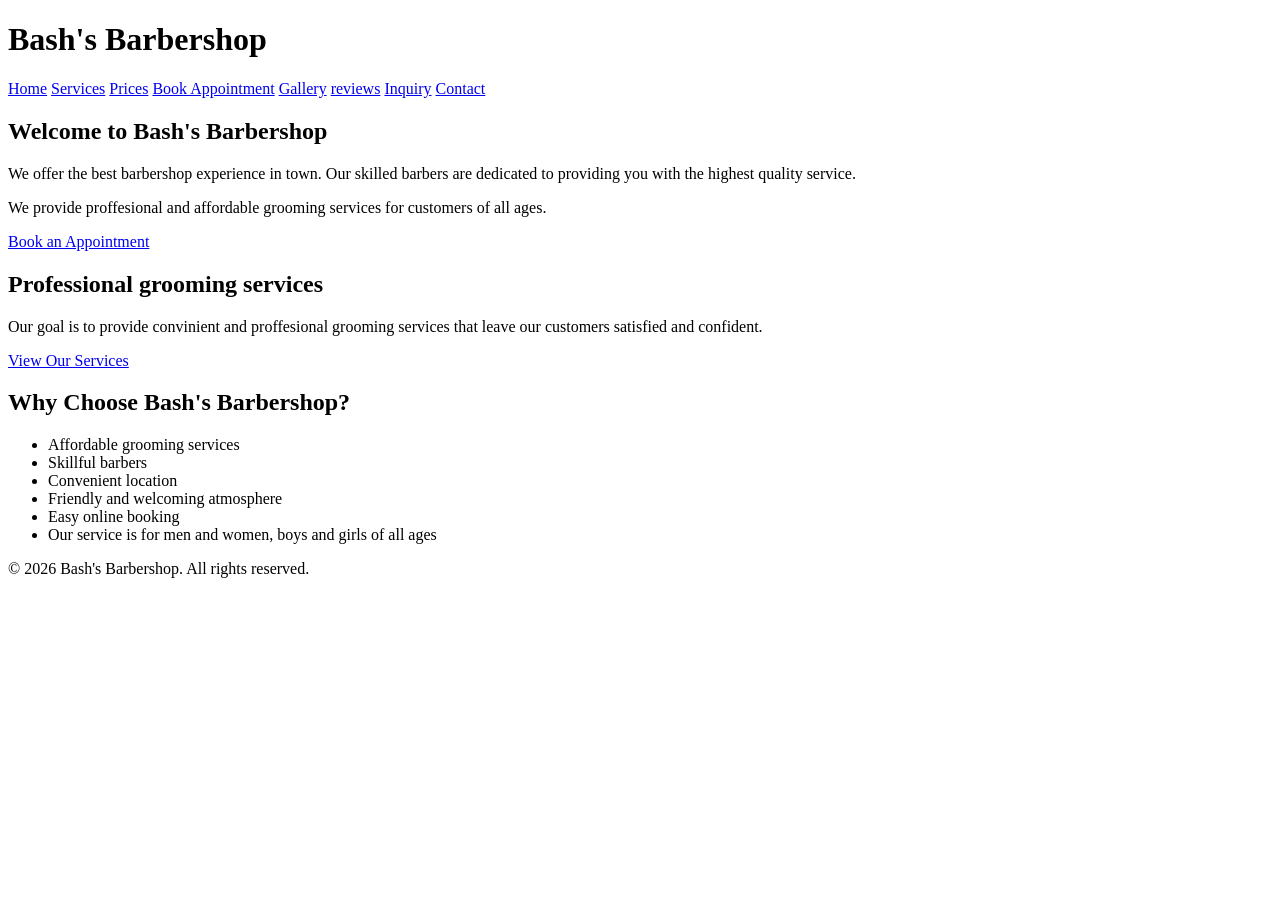
==== index.html @ 69f7e658 "fixed file paths" ====
<!DOCTYPE html>
<html lang="en">
<head>
    <meta charset="UTF-8">
    <meta name="viewport" content="width=device-width, initial-scale=1.0">
    <title>Bash's Barbershop</title>

    <!--Link to CSS file-->
    <link rel="stylesheet" href="../Styles/style.css">
</head>
<body>
    <header>
        <h1>Bash's Barbershop</h1>
        <nav>
           <a href="./index.html">Home</a>
           <a href="./Pages/services.html">Services</a>
           <a href="./Pages/price.html">Prices</a>
           <a href="./Pages/appointment.html"> Book Appointment</a>
           <a href="./Pages/Gallery.html">Gallery</a>
           <a href="./Pages/reviews.html">reviews</a>
           <a href="./Pages/inquiry.html">Inquiry</a>
           <a href="./Pages/contact.html">Contact</a>

        </nav>
    </header>
    <main>
        <section>
            <h2>Welcome to Bash's Barbershop</h2>

            <p>We offer the best barbershop experience in town. 
                Our skilled barbers are dedicated to providing you 
                with the highest quality service.</p>

                <p> We provide proffesional and affordable grooming services
                    for customers of all ages.</p>

                    <a
                    href="./Pages/appointment.html">Book an Appointment</a>
                    </section>
                     <section>
                        <h2> Professional grooming services</h2>

                        <p>Our goal is to provide convinient and proffesional grooming
                            services that leave our customers satisfied and confident.
                        </p>

                        <a href="./Pages/services.html">View Our Services</a>
                     </section>

                     <section>
                        <h2>Why Choose Bash's Barbershop?</h2>

                        <ul>
                            <li>Affordable grooming services</li>
                            <li>Skillful barbers</li>
                            <li>Convenient location</li>
                            <li>Friendly and welcoming atmosphere</li>
                             <li>Easy online booking</li>
                              <li>Our service is for men and women, boys and girls of all ages</li>
                        </ul>
                     </section>
        </section>
    </main>
    <footer>
        <p>&copy; 2026 Bash's Barbershop. All rights reserved.</p>
    </footer>
</body>
</html>
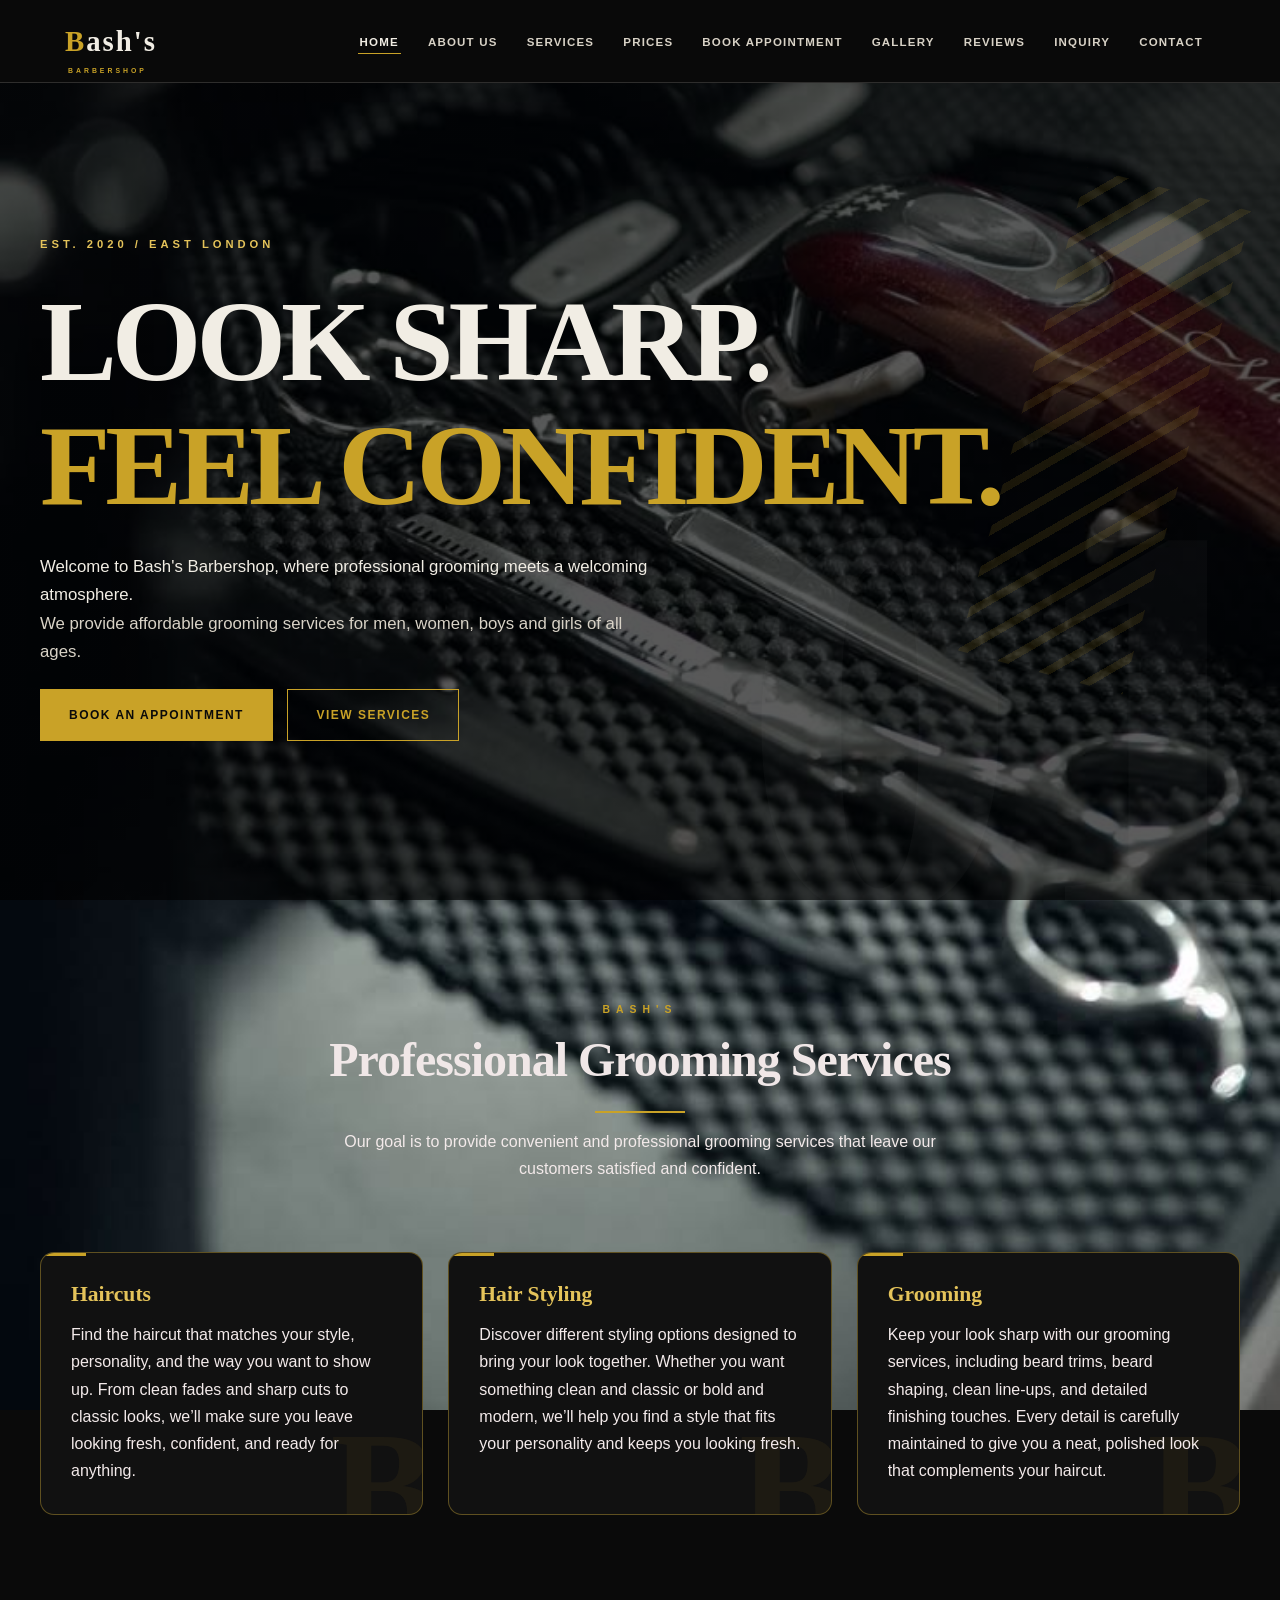
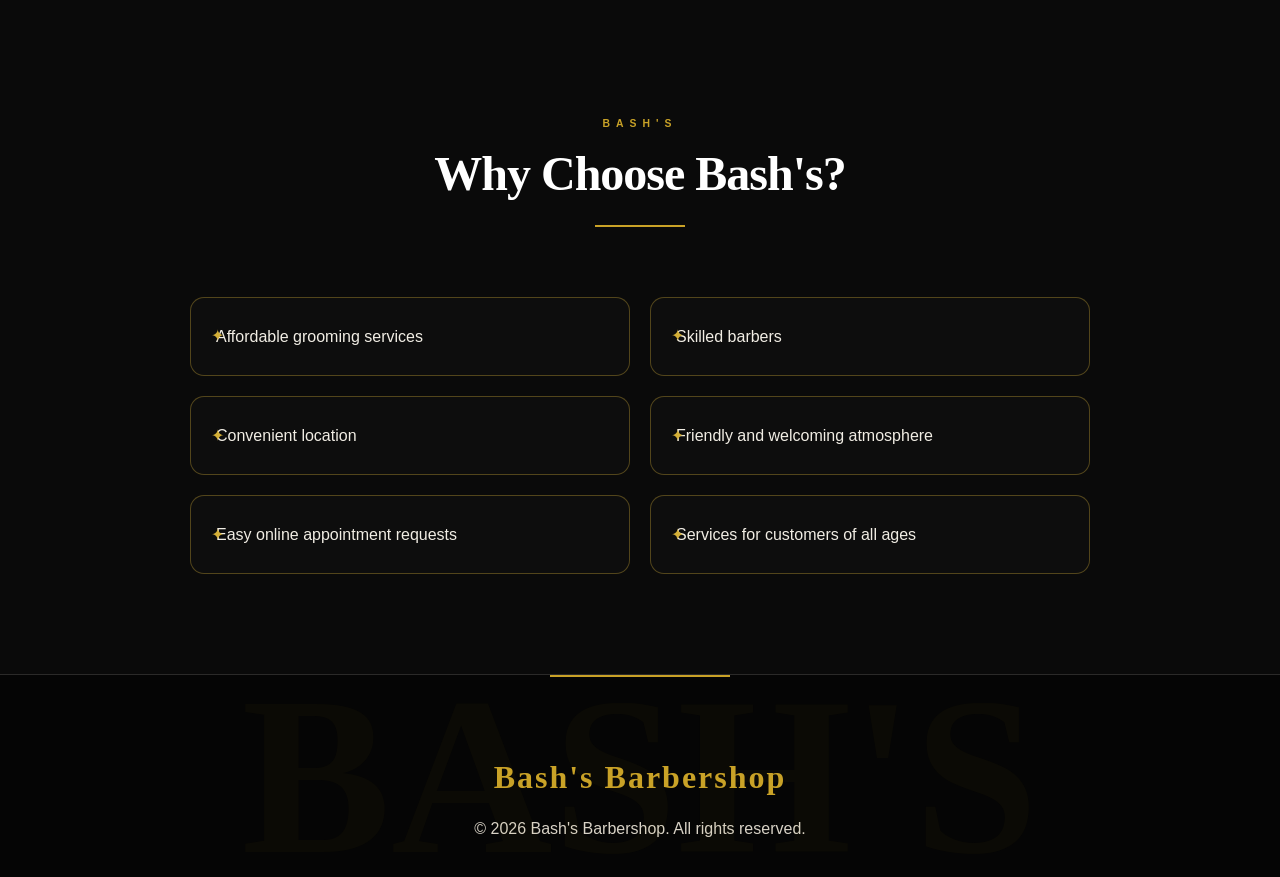
==== commit 287078a0: "Updated Bash's Barbershop website with complete styling, responsive layouts, page content, gallery, " ====
--- a/index.html
+++ b/index.html
@@ -1,68 +1,165 @@
+
 <!DOCTYPE html>
 <html lang="en">
+
 <head>
     <meta charset="UTF-8">
     <meta name="viewport" content="width=device-width, initial-scale=1.0">
-    <title>Bash's Barbershop</title>
 
-    <!--Link to CSS file-->
-    <link rel="stylesheet" href="../Styles/style.css">
+    <title>Home | Bash's Barbershop</title>
+
+    <!-- External CSS stylesheet -->
+    <link rel="stylesheet" href="css/style.css">
 </head>
+
 <body>
-    <header>
-        <h1>Bash's Barbershop</h1>
-        <nav>
-           <a href="./index.html">Home</a>
-           <a href="./Pages/services.html">Services</a>
-           <a href="./Pages/price.html">Prices</a>
-           <a href="./Pages/appointment.html"> Book Appointment</a>
-           <a href="./Pages/Gallery.html">Gallery</a>
-           <a href="./Pages/reviews.html">reviews</a>
-           <a href="./Pages/inquiry.html">Inquiry</a>
-           <a href="./Pages/contact.html">Contact</a>
+    
+
+    <header class="site-header">
+
+        <nav class="navbar">
+
+            <a href="index.html" class="logo">Bash's</a>
+
+            <ul class="nav-links">
+                <li><a href="index.html" class="active">Home</a></li>
+                <li><a href="Pages/about.html">About Us</a></li>
+                <li><a href="Pages/services.html">Services</a></li>
+                <li><a href="Pages/price.html">Prices</a></li>
+                <li><a href="Pages/appointment.html">Book Appointment</a></li>
+                <li><a href="Pages/gallery.html">Gallery</a></li>
+                <li><a href="Pages/reviews.html">Reviews</a></li>
+                <li><a href="Pages/inquiry.html">Inquiry</a></li>
+                <li><a href="Pages/contact.html">Contact</a></li>
+            </ul>
 
         </nav>
+
     </header>
+
+
     <main>
-        <section>
-            <h2>Welcome to Bash's Barbershop</h2>
 
-            <p>We offer the best barbershop experience in town. 
-                Our skilled barbers are dedicated to providing you 
-                with the highest quality service.</p>
+        <section class="hero">
 
-                <p> We provide proffesional and affordable grooming services
-                    for customers of all ages.</p>
+            <div class="hero-content">
 
-                    <a
-                    href="./Pages/appointment.html">Book an Appointment</a>
-                    </section>
-                     <section>
-                        <h2> Professional grooming services</h2>
+                <h1>
+                    Look Sharp.<br>
+                    <span>Feel Confident.</span>
+                </h1>
 
-                        <p>Our goal is to provide convinient and proffesional grooming
-                            services that leave our customers satisfied and confident.
+                <p>
+                    Welcome to Bash's Barbershop, where professional
+                    grooming meets a welcoming atmosphere.
+                </p>
+
+                <p>
+                    We provide affordable grooming services for
+                    men, women, boys and girls of all ages.
+                </p>
+
+                <a href="Pages/appointment.html" class="btn">
+                    Book an Appointment
+                </a>
+
+                <a href="Pages/services.html" class="btn btn-outline">
+                    View Services
+                </a>
+
+            </div>
+
+        </section>
+
+
+        <section class="section-light">
+
+            <div class="container">
+
+                <div class="section-heading">
+                    <h2>Professional Grooming Services</h2>
+
+                    <p>
+                        Our goal is to provide convenient and
+                        professional grooming services that leave
+                        our customers satisfied and confident.
+                    </p>
+                </div>
+
+                <div class="card-grid">
+
+                    <article class="card">
+                        <h3>Haircuts</h3>
+                        <p>
+                            Find the haircut that matches your style, personality,
+                             and the way you want to show up. From clean fades and sharp cuts to classic looks,
+                              we’ll make sure you leave looking fresh, confident, and ready for anything.
+
                         </p>
+                    </article>
 
-                        <a href="./Pages/services.html">View Our Services</a>
-                     </section>
+                    <article class="card">
+                        <h3>Hair Styling</h3>
+                        <p>
+                            Discover different styling options designed to bring your look together.
+                             Whether you want something clean and classic or bold and modern, 
+                             we’ll help you find a style that fits your personality and keeps you looking fresh.
 
-                     <section>
-                        <h2>Why Choose Bash's Barbershop?</h2>
+                        </p>
+                    </article>
 
-                        <ul>
-                            <li>Affordable grooming services</li>
-                            <li>Skillful barbers</li>
-                            <li>Convenient location</li>
-                            <li>Friendly and welcoming atmosphere</li>
-                             <li>Easy online booking</li>
-                              <li>Our service is for men and women, boys and girls of all ages</li>
-                        </ul>
-                     </section>
+                    <article class="card">
+                        <h3>Grooming</h3>
+                        <p>
+                            Keep your look sharp with our grooming services,
+                             including beard trims, beard shaping, clean line-ups, and detailed finishing touches. 
+                             Every detail is carefully maintained to give you a neat, polished look that complements your haircut.
+
+                        </p>
+                    </article>
+
+                </div>
+
+            </div>
+
         </section>
+
+
+        <section class="section-dark">
+
+            <div class="container">
+
+                <div class="section-heading">
+                    <h2>Why Choose Bash's?</h2>
+                </div>
+
+                <ul class="feature-list">
+
+                    <li>Affordable grooming services</li>
+                    <li>Skilled barbers</li>
+                    <li>Convenient location</li>
+                    <li>Friendly and welcoming atmosphere</li>
+                    <li>Easy online appointment requests</li>
+                    <li>Services for customers of all ages</li>
+
+                </ul>
+
+            </div>
+
+        </section>
+
     </main>
+
+
     <footer>
-        <p>&copy; 2026 Bash's Barbershop. All rights reserved.</p>
+
+        <div class="footer-logo">Bash's Barbershop</div>
+
+        <p>
+            &copy; 2026 Bash's Barbershop. All rights reserved.
+        </p>
+
     </footer>
+
 </body>
-</html>
+</html>
--- a/css/style.css
+++ b/css/style.css
@@ -0,0 +1,3241 @@
+/* ============================================================
+   BASH'S BARBERSHOP
+   CREATIVE EDITORIAL STYLESHEET
+   ============================================================ */
+
+
+/* ============================================================
+   01 — DESIGN SYSTEM
+   ============================================================ */
+
+:root {
+    --ink: #0a0a0a;
+    --ink-soft: #121212;
+    --ink-card: #191919;
+
+    --paper: #f1ede4;
+    --paper-soft: #d8d2c6;
+
+    --gold: #c9a227;
+    --gold-bright: #e4c35a;
+
+    --line: rgba(241, 237, 228, 0.16);
+    --line-gold: rgba(201, 162, 39, 0.45);
+
+    --max-width: 1200px;
+
+    --ease: cubic-bezier(0.22, 1, 0.36, 1);
+}
+
+
+/* ============================================================
+   02 — RESET
+   ============================================================ */
+
+* {
+    margin: 0;
+    padding: 0;
+    box-sizing: border-box;
+}
+
+html {
+    scroll-behavior: smooth;
+}
+
+body {
+    background: var(--ink);
+    color: var(--paper);
+    font-family: Arial, Helvetica, sans-serif;
+    line-height: 1.7;
+    overflow-x: hidden;
+}
+
+img {
+    display: block;
+    width: 100%;
+    max-width: 100%;
+}
+
+a {
+    color: inherit;
+    text-decoration: none;
+}
+
+ul {
+    list-style: none;
+}
+
+button,
+input,
+textarea,
+select {
+    font: inherit;
+}
+
+
+/* ============================================================
+   03 — TYPOGRAPHY
+   ============================================================ */
+
+h1,
+h2,
+h3 {
+    font-family: Georgia, "Times New Roman", serif;
+    line-height: 1.08;
+}
+
+h1 {
+    font-size: clamp(3.5rem, 9vw, 8.5rem);
+    font-weight: 700;
+    letter-spacing: -5px;
+    text-transform: uppercase;
+}
+
+h2 {
+    font-size: clamp(2.4rem, 5vw, 4.8rem);
+    letter-spacing: -2px;
+}
+
+h3 {
+    font-size: 1.35rem;
+}
+
+p {
+    color: var(--paper-soft);
+}
+
+
+/* ============================================================
+   04 — CUSTOM SCROLLBAR
+   ============================================================ */
+
+::-webkit-scrollbar {
+    width: 9px;
+}
+
+::-webkit-scrollbar-track {
+    background: var(--ink);
+}
+
+::-webkit-scrollbar-thumb {
+    background: var(--gold);
+}
+
+::-webkit-scrollbar-thumb:hover {
+    background: var(--gold-bright);
+}
+
+
+/* ============================================================
+   05 — HEADER
+   ============================================================ */
+
+.site-header {
+    position: sticky;
+    top: 0;
+    z-index: 1000;
+
+    background: rgba(10, 10, 10, 0.88);
+
+    backdrop-filter: blur(18px);
+
+    border-bottom: 1px solid var(--line);
+
+    transition: 0.3s ease;
+}
+
+.navbar {
+    max-width: var(--max-width);
+    min-height: 82px;
+
+    margin: auto;
+    padding: 14px 25px;
+
+    display: flex;
+    align-items: center;
+    justify-content: space-between;
+
+    gap: 30px;
+}
+
+
+/* ============================================================
+   06 — LOGO
+   ============================================================ */
+
+.logo {
+    position: relative;
+
+    color: var(--paper);
+
+    font-family: Georgia, "Times New Roman", serif;
+    font-size: 1.8rem;
+    font-weight: bold;
+
+    letter-spacing: 2px;
+
+    white-space: nowrap;
+}
+
+.logo::first-letter {
+    color: var(--gold);
+}
+
+.logo::after {
+    content: "BARBERSHOP";
+
+    position: absolute;
+
+    left: 3px;
+    bottom: -11px;
+
+    color: var(--gold);
+
+    font-family: Arial, Helvetica, sans-serif;
+    font-size: 0.43rem;
+    letter-spacing: 3px;
+}
+
+
+/* ============================================================
+   07 — NAVIGATION
+   ============================================================ */
+
+.nav-links {
+    display: flex;
+    align-items: center;
+    justify-content: flex-end;
+
+    flex-wrap: wrap;
+    gap: 5px;
+}
+
+.nav-links a {
+    position: relative;
+
+    padding: 10px 12px;
+
+    color: var(--paper-soft);
+
+    font-size: 0.72rem;
+    font-weight: bold;
+
+    letter-spacing: 1.2px;
+    text-transform: uppercase;
+
+    transition: 0.3s var(--ease);
+}
+
+.nav-links a::before {
+    content: "";
+
+    position: absolute;
+
+    left: 10px;
+    right: 10px;
+    bottom: 4px;
+
+    height: 1px;
+
+    background: var(--gold);
+
+    transform: scaleX(0);
+    transform-origin: right;
+
+    transition: transform 0.35s var(--ease);
+}
+
+.nav-links a:hover {
+    color: var(--gold-bright);
+}
+
+.nav-links a:hover::before,
+.nav-links a.active::before {
+    transform: scaleX(1);
+    transform-origin: left;
+}
+
+.nav-links a.active {
+    color: var(--paper);
+}
+
+
+/* ============================================================
+   08 — GENERAL SECTION
+   ============================================================ */
+
+section {
+    position: relative;
+    padding: 120px 25px;
+
+    overflow: hidden;
+}
+
+.container {
+    width: 100%;
+    max-width: var(--max-width);
+
+    margin: auto;
+}
+
+.section-dark {
+    background: var(--ink);
+}
+
+.section-light {
+    background: var(--ink-soft);
+}
+
+
+/* ============================================================
+   09 — SECTION HEADING
+   ============================================================ */
+
+.section-heading {
+    position: relative;
+
+    max-width: 850px;
+
+    margin: 0 auto 70px;
+
+    text-align: center;
+}
+
+.section-heading::before {
+    content: "BASH'S";
+
+    display: block;
+
+    margin-bottom: 15px;
+
+    color: var(--gold);
+
+    font-size: 0.65rem;
+    font-weight: bold;
+
+    letter-spacing: 6px;
+}
+
+.section-heading h2 {
+    position: relative;
+}
+
+.section-heading h2::after {
+    content: "";
+
+    display: block;
+
+    width: 90px;
+    height: 2px;
+
+    margin: 25px auto 0;
+
+    background: var(--gold);
+}
+
+.section-heading p {
+    max-width: 650px;
+
+    margin: 20px auto 0;
+}
+
+
+/* ============================================================
+   10 — HERO
+   ============================================================ */
+
+.hero {
+    position: relative;
+
+    min-height: calc(100vh - 82px);
+
+    display: flex;
+    align-items: center;
+
+    background:
+        radial-gradient(
+            circle at 80% 30%,
+            rgba(201, 162, 39, 0.16),
+            transparent 25%
+        ),
+        radial-gradient(
+            circle at 15% 80%,
+            rgba(201, 162, 39, 0.07),
+            transparent 25%
+        ),
+        var(--ink);
+
+    isolation: isolate;
+}
+
+
+/* Huge decorative number */
+
+.hero::before {
+    content: "01";
+
+    position: absolute;
+
+    right: -20px;
+    bottom: -100px;
+
+    color: rgba(241, 237, 228, 0.025);
+
+    font-family: Georgia, "Times New Roman", serif;
+    font-size: 35rem;
+    font-weight: bold;
+
+    line-height: 1;
+
+    pointer-events: none;
+}
+
+
+/* Diagonal barber-pole-inspired decoration */
+
+.hero::after {
+    content: "";
+
+    position: absolute;
+
+    right: 7%;
+    top: 12%;
+
+    width: 170px;
+    height: 500px;
+
+    background:
+        repeating-linear-gradient(
+            135deg,
+            transparent 0,
+            transparent 22px,
+            rgba(201, 162, 39, 0.12) 22px,
+            rgba(201, 162, 39, 0.12) 30px
+        );
+
+    transform: rotate(15deg);
+
+    pointer-events: none;
+}
+
+
+/* ============================================================
+   11 — HERO CONTENT
+   ============================================================ */
+
+.hero-content {
+    position: relative;
+
+    z-index: 2;
+
+    max-width: var(--max-width);
+
+    width: 100%;
+
+    margin: auto;
+}
+
+.hero-content::before {
+    content: "EST. 2020  /  EAST LONDON";
+
+    display: block;
+
+    margin-bottom: 25px;
+
+    color: var(--gold-bright);
+
+    font-size: 0.7rem;
+    font-weight: bold;
+
+    letter-spacing: 4px;
+}
+
+.hero h1 {
+    max-width: 1000px;
+
+    margin-bottom: 25px;
+}
+
+.hero h1 span {
+    color: var(--gold);
+}
+
+.hero p {
+    max-width: 620px;
+
+    font-size: 1.05rem;
+}
+
+.hero p:first-of-type {
+    color: var(--paper);
+}
+
+
+/* ============================================================
+   12 — HERO BUTTONS
+   ============================================================ */
+
+.btn {
+    position: relative;
+
+    display: inline-block;
+
+    margin-top: 22px;
+
+    padding: 15px 28px;
+
+    color: var(--ink);
+    background: var(--gold);
+
+    border: 1px solid var(--gold);
+
+    font-size: 0.75rem;
+    font-weight: bold;
+
+    letter-spacing: 1.5px;
+
+    text-transform: uppercase;
+
+    overflow: hidden;
+
+    transition: 0.4s var(--ease);
+}
+
+.btn::before {
+    content: "";
+
+    position: absolute;
+
+    left: -110%;
+    top: 0;
+
+    width: 100%;
+    height: 100%;
+
+    background: var(--paper);
+
+    transform: skewX(-20deg);
+
+    transition: left 0.45s var(--ease);
+
+    z-index: 0;
+}
+
+.btn:hover::before {
+    left: 100%;
+}
+
+.btn:hover {
+    color: var(--ink);
+
+    transform: translateY(-4px);
+
+    box-shadow:
+        0 15px 35px rgba(201, 162, 39, 0.18);
+}
+
+.btn {
+    isolation: isolate;
+}
+
+.btn:not(:empty) {
+    text-align: center;
+}
+
+.btn-outline {
+    color: var(--gold);
+
+    background: transparent;
+
+    margin-left: 10px;
+}
+
+.btn-outline::before {
+    background: var(--gold);
+}
+
+.btn-outline:hover {
+    color: var(--ink);
+}
+
+
+/* ============================================================
+   13 — CREATIVE CARDS
+   ============================================================ */
+
+.card-grid {
+    display: grid;
+
+    grid-template-columns: repeat(3, 1fr);
+
+    gap: 25px;
+}
+
+.card {
+    position: relative;
+
+    min-height: 250px;
+
+    padding: 35px 30px;
+
+    background:
+        linear-gradient(
+            145deg,
+            rgba(255,255,255,0.04),
+            rgba(255,255,255,0.015)
+        );
+
+    border: 1px solid var(--line);
+
+    overflow: hidden;
+
+    transition:
+        transform 0.45s var(--ease),
+        border-color 0.35s ease,
+        background 0.35s ease;
+}
+
+
+/* Number behind each card */
+
+.card::after {
+    content: "B";
+
+    position: absolute;
+
+    right: -15px;
+    bottom: -55px;
+
+    color: rgba(201, 162, 39, 0.07);
+
+    font-family: Georgia, "Times New Roman", serif;
+    font-size: 10rem;
+    font-weight: bold;
+
+    line-height: 1;
+
+    transition: 0.45s var(--ease);
+}
+
+.card:hover {
+    transform: translateY(-12px);
+
+    background:
+        linear-gradient(
+            145deg,
+            rgba(201,162,39,0.10),
+            rgba(255,255,255,0.025)
+        );
+
+    border-color: var(--line-gold);
+}
+
+.card:hover::after {
+    transform: rotate(-8deg) scale(1.1);
+}
+
+.card h3 {
+    position: relative;
+
+    z-index: 2;
+
+    margin-bottom: 15px;
+
+    color: var(--gold-bright);
+}
+
+.card p {
+    position: relative;
+
+    z-index: 2;
+}
+
+
+/* Gold corner */
+
+.card::before {
+    content: "";
+
+    position: absolute;
+
+    top: 0;
+    left: 0;
+
+    width: 45px;
+    height: 3px;
+
+    background: var(--gold);
+
+    transition: width 0.4s var(--ease);
+}
+
+.card:hover::before {
+    width: 100%;
+}
+
+
+/* ============================================================
+   14 — FEATURE LIST
+   ============================================================ */
+
+.feature-list {
+    max-width: 900px;
+
+    margin: auto;
+
+    display: grid;
+
+    grid-template-columns: repeat(2, 1fr);
+
+    gap: 12px;
+}
+
+.feature-list li {
+    position: relative;
+
+    padding: 18px 20px 18px 55px;
+
+    color: var(--paper);
+
+    background: rgba(255,255,255,0.025);
+
+    border-bottom: 1px solid var(--line);
+
+    transition: 0.35s var(--ease);
+}
+
+.feature-list li::before {
+    content: "✦";
+
+    position: absolute;
+
+    left: 20px;
+    top: 50%;
+
+    color: var(--gold);
+
+    transform: translateY(-50%);
+
+    transition: transform 0.3s ease;
+}
+
+.feature-list li:hover {
+    padding-left: 65px;
+
+    color: var(--gold-bright);
+
+    background: rgba(201,162,39,0.05);
+}
+
+.feature-list li:hover::before {
+    transform:
+        translateY(-50%)
+        rotate(90deg);
+}
+
+
+/* ============================================================
+   15 — PAGE BANNER
+   ============================================================ */
+
+.page-banner {
+    position: relative;
+
+    padding: 110px 25px;
+
+    text-align: center;
+
+    background:
+        linear-gradient(
+            135deg,
+            #090909,
+            #191919
+        );
+
+    border-bottom: 1px solid var(--line);
+
+    overflow: hidden;
+}
+
+.page-banner::before {
+    content: "BASH'S";
+
+    position: absolute;
+
+    right: -40px;
+    bottom: -80px;
+
+    color: rgba(201,162,39,0.045);
+
+    font-family: Georgia, "Times New Roman", serif;
+    font-size: 18rem;
+    font-weight: bold;
+
+    line-height: 1;
+
+    pointer-events: none;
+}
+
+.page-banner::after {
+    content: "";
+
+    position: absolute;
+
+    left: 50%;
+    bottom: 0;
+
+    width: 120px;
+    height: 3px;
+
+    background: var(--gold);
+
+    transform: translateX(-50%);
+}
+
+.page-banner h1 {
+    position: relative;
+
+    z-index: 2;
+
+    font-size: clamp(3rem, 8vw, 7rem);
+}
+
+.page-banner p {
+    position: relative;
+
+    z-index: 2;
+
+    margin-top: 18px;
+}
+
+
+/* ============================================================
+   16 — ABOUT
+   ============================================================ */
+
+.about-layout {
+    display: grid;
+
+    grid-template-columns: 1fr 1fr;
+
+    gap: 80px;
+
+    align-items: center;
+}
+
+.about-layout > div:first-child::before {
+    content: "THE STORY";
+
+    display: block;
+
+    margin-bottom: 18px;
+
+    color: var(--gold);
+
+    font-size: 0.7rem;
+    font-weight: bold;
+
+    letter-spacing: 5px;
+}
+
+.about-image {
+    position: relative;
+
+    padding: 15px;
+}
+
+.about-image::before {
+    content: "";
+
+    position: absolute;
+
+    inset: 0;
+
+    border: 1px solid var(--gold);
+
+    transform: rotate(3deg);
+
+    transition: transform 0.5s var(--ease);
+}
+
+.about-image:hover::before {
+    transform: rotate(-2deg);
+}
+
+.about-image img {
+    position: relative;
+
+    min-height: 400px;
+
+    object-fit: cover;
+
+    filter: grayscale(30%);
+
+    transition:
+        filter 0.5s ease,
+        transform 0.5s var(--ease);
+
+    box-shadow: 20px 20px 0 rgba(201,162,39,0.08);
+}
+
+.about-image:hover img {
+    filter: grayscale(0%);
+
+    transform: scale(1.02);
+}
+
+
+/* ============================================================
+   17 — PRICE LIST
+   ============================================================ */
+
+.price-list {
+    max-width: 950px;
+
+    margin: auto;
+
+    display: grid;
+
+    gap: 2px;
+}
+
+.price-item {
+    position: relative;
+
+    min-height: 90px;
+
+    padding: 22px 25px;
+
+    display: flex;
+
+    align-items: center;
+    justify-content: space-between;
+
+    gap: 25px;
+
+    background: var(--ink-card);
+
+    border-bottom: 1px solid var(--line);
+
+    transition: 0.35s var(--ease);
+
+    overflow: hidden;
+}
+
+.price-item::before {
+    content: "";
+
+    position: absolute;
+
+    left: 0;
+    top: 0;
+
+    width: 4px;
+    height: 100%;
+
+    background: var(--gold);
+
+    transform: translateX(-100%);
+
+    transition: transform 0.35s var(--ease);
+}
+
+.price-item:hover {
+    padding-left: 35px;
+
+    background: #202020;
+}
+
+.price-item:hover::before {
+    transform: translateX(0);
+}
+
+.price-item h3 {
+    color: var(--paper);
+
+    margin-bottom: 3px;
+}
+
+.price-item p {
+    margin: 0;
+
+    font-size: 0.88rem;
+}
+
+.price {
+    position: relative;
+
+    min-width: 85px;
+
+    padding: 7px 12px;
+
+    color: var(--ink);
+
+    background: var(--gold);
+
+    text-align: center;
+
+    font-size: 1rem;
+    font-weight: bold;
+
+    transition: 0.3s ease;
+}
+
+.price-item:hover .price {
+    background: var(--gold-bright);
+
+    transform: rotate(-3deg);
+}
+
+
+/* ============================================================
+   18 — GALLERY
+   ============================================================ */
+
+.gallery-grid {
+    display: grid;
+
+    grid-template-columns: repeat(3, 1fr);
+
+    gap: 15px;
+}
+
+
+/* Make the middle image visually different */
+
+.gallery-item:nth-child(2) {
+    transform: translateY(45px);
+}
+
+.gallery-item {
+    position: relative;
+
+    overflow: hidden;
+
+    border: 1px solid var(--line);
+
+    background: var(--ink-card);
+
+    transition: 0.45s var(--ease);
+}
+
+.gallery-item:hover {
+    border-color: var(--gold);
+
+    transform: translateY(-8px);
+}
+
+.gallery-item:nth-child(2):hover {
+    transform: translateY(35px);
+}
+
+.gallery-item::before {
+    content: "VIEW";
+
+    position: absolute;
+
+    left: 50%;
+    top: 50%;
+
+    z-index: 3;
+
+    width: 70px;
+    height: 70px;
+
+    display: flex;
+    align-items: center;
+    justify-content: center;
+
+    color: var(--gold);
+
+    border: 1px solid var(--gold);
+    border-radius: 50%;
+
+    font-size: 0.6rem;
+    font-weight: bold;
+
+    letter-spacing: 2px;
+
+    opacity: 0;
+
+    transform:
+        translate(-50%, -50%)
+        scale(0.5);
+
+    transition: 0.4s var(--ease);
+}
+
+.gallery-item::after {
+    content: "";
+
+    position: absolute;
+
+    inset: 0;
+
+    background:
+        linear-gradient(
+            to top,
+            rgba(0,0,0,0.8),
+            transparent 55%
+        );
+
+    opacity: 0.7;
+
+    transition: 0.4s ease;
+}
+
+.gallery-item:hover::before {
+    opacity: 1;
+
+    transform:
+        translate(-50%, -50%)
+        scale(1);
+}
+
+.gallery-item:hover::after {
+    background: rgba(0,0,0,0.55);
+}
+
+.gallery-item img {
+    height: 390px;
+
+    object-fit: cover;
+
+    transition:
+        transform 0.8s var(--ease),
+        filter 0.6s ease;
+}
+
+.gallery-item:hover img {
+    transform: scale(1.1);
+
+    filter: grayscale(80%) brightness(0.65);
+}
+
+
+/* ============================================================
+   19 — FORMS
+   ============================================================ */
+
+.form-container {
+    position: relative;
+
+    max-width: 850px;
+
+    margin: auto;
+
+    padding: 50px;
+
+    background:
+        linear-gradient(
+            145deg,
+            #1b1b1b,
+            #101010
+        );
+
+    border: 1px solid var(--line);
+
+    box-shadow:
+        25px 25px 0 rgba(201,162,39,0.05);
+}
+
+.form-container::before {
+    content: "B";
+
+    position: absolute;
+
+    right: 20px;
+    top: -45px;
+
+    color: rgba(201,162,39,0.08);
+
+    font-family: Georgia, "Times New Roman", serif;
+    font-size: 12rem;
+
+    pointer-events: none;
+}
+
+.form-group {
+    position: relative;
+
+    margin-bottom: 25px;
+}
+
+.form-group label {
+    display: block;
+
+    margin-bottom: 8px;
+
+    color: var(--paper);
+
+    font-size: 0.75rem;
+    font-weight: bold;
+
+    letter-spacing: 1.5px;
+    text-transform: uppercase;
+}
+
+.form-group input,
+.form-group textarea,
+.form-group select {
+    width: 100%;
+
+    padding: 15px 14px;
+
+    color: var(--paper);
+
+    background: #0b0b0b;
+
+    border: 1px solid #333;
+
+    outline: none;
+
+    transition: 0.35s ease;
+}
+
+.form-group textarea {
+    min-height: 160px;
+
+    resize: vertical;
+}
+
+.form-group input::placeholder,
+.form-group textarea::placeholder {
+    color: #666;
+}
+
+.form-group input:hover,
+.form-group textarea:hover,
+.form-group select:hover {
+    border-color: #666;
+}
+
+.form-group input:focus,
+.form-group textarea:focus,
+.form-group select:focus {
+    border-color: var(--gold);
+
+    background: #101010;
+
+    box-shadow:
+        inset 4px 0 0 var(--gold),
+        0 0 25px rgba(201,162,39,0.05);
+}
+
+
+/* ============================================================
+   20 — CONTACT
+   ============================================================ */
+
+.contact-grid {
+    display: grid;
+
+    grid-template-columns: repeat(2, 1fr);
+
+    gap: 18px;
+}
+
+.contact-card {
+    position: relative;
+
+    padding: 35px;
+
+    background: var(--ink-card);
+
+    border: 1px solid var(--line);
+
+    overflow: hidden;
+
+    transition: 0.4s var(--ease);
+}
+
+.contact-card::before {
+    content: "+";
+
+    position: absolute;
+
+    right: 20px;
+    top: 10px;
+
+    color: rgba(201,162,39,0.15);
+
+    font-size: 5rem;
+    font-weight: 100;
+
+    transition: 0.4s ease;
+}
+
+.contact-card:hover {
+    border-color: var(--gold);
+
+    transform: translateY(-7px);
+}
+
+.contact-card:hover::before {
+    color: rgba(201,162,39,0.35);
+
+    transform: rotate(45deg);
+}
+
+.contact-card h3 {
+    position: relative;
+
+    z-index: 2;
+
+    margin-bottom: 15px;
+
+    color: var(--gold-bright);
+}
+
+.contact-card p {
+    position: relative;
+
+    z-index: 2;
+}
+
+
+/* ============================================================
+   21 — REVIEWS
+   ============================================================ */
+
+.review-card {
+    position: relative;
+
+    padding: 40px 35px;
+
+    background:
+        linear-gradient(
+            145deg,
+            #1c1c1c,
+            #121212
+        );
+
+    border: 1px solid var(--line);
+
+    overflow: hidden;
+
+    transition: 0.4s var(--ease);
+}
+
+.review-card::before {
+    content: "“";
+
+    position: absolute;
+
+    right: 20px;
+    top: -20px;
+
+    color: rgba(201,162,39,0.12);
+
+    font-family: Georgia, "Times New Roman", serif;
+    font-size: 9rem;
+
+    line-height: 1;
+}
+
+.review-card:hover {
+    border-color: var(--gold);
+
+    transform: translateY(-8px);
+}
+
+.stars {
+    position: relative;
+
+    z-index: 2;
+
+    margin-bottom: 15px;
+
+    color: var(--gold-bright);
+
+    font-size: 1rem;
+
+    letter-spacing: 4px;
+}
+
+
+/* ============================================================
+   22 — FOOTER
+   ============================================================ */
+
+footer {
+    position: relative;
+
+    padding: 75px 25px 35px;
+
+    text-align: center;
+
+    background: #050505;
+
+    border-top: 1px solid var(--line);
+
+    overflow: hidden;
+}
+
+footer::before {
+    content: "";
+
+    position: absolute;
+
+    left: 50%;
+    top: 0;
+
+    width: 180px;
+    height: 2px;
+
+    background: var(--gold);
+
+    transform: translateX(-50%);
+}
+
+footer::after {
+    content: "BASH'S";
+
+    position: absolute;
+
+    left: 50%;
+    bottom: -90px;
+
+    color: rgba(201,162,39,0.035);
+
+    font-family: Georgia, "Times New Roman", serif;
+    font-size: 14rem;
+    font-weight: bold;
+
+    transform: translateX(-50%);
+
+    white-space: nowrap;
+
+    pointer-events: none;
+}
+
+.footer-logo {
+    position: relative;
+
+    z-index: 2;
+
+    margin-bottom: 10px;
+
+    color: var(--gold);
+
+    font-family: Georgia, "Times New Roman", serif;
+    font-size: 2rem;
+    font-weight: bold;
+
+    letter-spacing: 2px;
+}
+
+.footer-links {
+    position: relative;
+
+    z-index: 2;
+
+    display: flex;
+
+    justify-content: center;
+
+    flex-wrap: wrap;
+
+    gap: 25px;
+
+    margin: 25px 0;
+}
+
+.footer-links a {
+    color: #888;
+
+    font-size: 0.8rem;
+
+    text-transform: uppercase;
+    letter-spacing: 1px;
+
+    transition: 0.3s ease;
+}
+
+.footer-links a:hover {
+    color: var(--gold);
+}
+
+
+/* ============================================================
+   23 — FOCUS / ACCESSIBILITY
+   ============================================================ */
+
+a:focus-visible,
+button:focus-visible,
+input:focus-visible,
+textarea:focus-visible,
+select:focus-visible {
+    outline: 2px solid var(--gold-bright);
+
+    outline-offset: 4px;
+}
+
+button:hover {
+    cursor: pointer;
+}
+
+
+/* ============================================================
+   24 — ANIMATION
+   ============================================================ */
+
+@keyframes reveal {
+    from {
+        opacity: 0;
+        transform: translateY(25px);
+    }
+
+    to {
+        opacity: 1;
+        transform: translateY(0);
+    }
+}
+
+.hero-content {
+    animation: reveal 1s var(--ease) both;
+}
+
+
+/* ============================================================
+   25 — LARGE TABLETS
+   ============================================================ */
+
+@media (max-width: 1000px) {
+
+    .navbar {
+        flex-direction: column;
+
+        padding-top: 20px;
+        padding-bottom: 20px;
+    }
+
+    .nav-links {
+        justify-content: center;
+    }
+
+    .card-grid {
+        grid-template-columns: repeat(2, 1fr);
+    }
+
+    .about-layout {
+        grid-template-columns: 1fr;
+
+        gap: 60px;
+    }
+
+    .about-image {
+        max-width: 750px;
+
+        margin: auto;
+    }
+
+    .contact-grid {
+        grid-template-columns: 1fr 1fr;
+    }
+
+    .gallery-grid {
+        grid-template-columns: repeat(2, 1fr);
+    }
+
+    .gallery-item:nth-child(2) {
+        transform: none;
+    }
+
+    .gallery-item:nth-child(2):hover {
+        transform: translateY(-8px);
+    }
+}
+
+
+/* ============================================================
+   26 — MOBILE
+   ============================================================ */
+
+@media (max-width: 650px) {
+
+    section {
+        padding: 75px 18px;
+    }
+
+    h1 {
+        letter-spacing: -2px;
+    }
+
+    h2 {
+        letter-spacing: -1px;
+    }
+
+
+    /* NAV */
+
+    .navbar {
+        padding: 18px 12px;
+
+        gap: 20px;
+    }
+
+    .logo {
+        font-size: 1.5rem;
+    }
+
+    .nav-links {
+        width: 100%;
+
+        justify-content: center;
+
+        gap: 2px;
+    }
+
+    .nav-links a {
+        padding: 7px 7px;
+
+        font-size: 0.61rem;
+
+        letter-spacing: 0.5px;
+    }
+
+
+    /* HERO */
+
+
+    .hero {
+        min-height: 80vh;
+
+        padding: 75px 18px;
+
+        text-align: left;
+    }
+
+    .hero::before {
+        right: -90px;
+        bottom: -30px;
+
+        font-size: 18rem;
+    }
+
+    .hero::after {
+        right: -60px;
+
+        width: 100px;
+        height: 350px;
+    }
+
+    .hero-content::before {
+        font-size: 0.58rem;
+
+        letter-spacing: 2px;
+    }
+
+    .hero h1 {
+        font-size: clamp(3rem, 16vw, 5rem);
+    }
+
+    .hero p {
+        font-size: 0.92rem;
+    }
+
+
+    /* BUTTONS */
+
+    .btn {
+        display: block;
+
+        width: 100%;
+
+        text-align: center;
+    }
+
+    .btn-outline {
+        margin-left: 0;
+    }
+
+
+    /* CARDS */
+
+    .card-grid {
+        grid-template-columns: 1fr;
+    }
+
+    .card {
+        min-height: 210px;
+    }
+
+
+    /* FEATURES */
+
+    .feature-list {
+        grid-template-columns: 1fr;
+    }
+
+
+    /* PAGE BANNER */
+
+    .page-banner {
+        padding: 80px 18px;
+    }
+
+    .page-banner h1 {
+        font-size: clamp(3rem, 14vw, 5rem);
+    }
+
+    .page-banner::before {
+        font-size: 9rem;
+    }
+
+
+    /* ABOUT */
+
+    .about-image img {
+        min-height: 300px;
+    }
+
+
+    /* PRICE */
+
+    .price-item {
+        align-items: flex-start;
+
+        flex-direction: column;
+
+        gap: 12px;
+
+        padding: 22px 20px;
+    }
+
+    .price {
+        min-width: 75px;
+    }
+
+
+    /* GALLERY */
+
+    .gallery-grid {
+        grid-template-columns: 1fr;
+
+        gap: 15px;
+    }
+
+    .gallery-item:nth-child(2) {
+        transform: none;
+    }
+
+    .gallery-item:nth-child(2):hover {
+        transform: translateY(-8px);
+    }
+
+    .gallery-item img {
+        height: 330px;
+    }
+
+
+    /* FORM */
+
+    .form-container {
+        padding: 30px 20px;
+
+        box-shadow:
+            12px 12px 0 rgba(201,162,39,0.05);
+    }
+
+
+    /* CONTACT */
+
+    .contact-grid {
+        grid-template-columns: 1fr;
+    }
+
+
+    /* FOOTER */
+
+    footer {
+        padding: 60px 18px 30px;
+    }
+
+    .footer-links {
+        gap: 14px;
+    }
+}
+
+
+/* ============================================================
+   27 — VERY SMALL PHONES
+   ============================================================ */
+
+@media (max-width: 400px) {
+
+    .nav-links a {
+        padding: 6px 5px;
+
+        font-size: 0.56rem;
+    }
+
+    .hero h1 {
+        font-size: 2.7rem;
+    }
+
+    .form-container {
+        padding: 25px 15px;
+    }
+
+    .card {
+        padding: 28px 22px;
+    }
+}
+
+
+/* ============================================================
+   28 — REDUCED MOTION
+   ============================================================ */
+
+@media (prefers-reduced-motion: reduce) {
+
+    html {
+        scroll-behavior: auto;
+    }
+
+    *,
+    *::before,
+    *::after {
+        animation-duration: 0.01ms !important;
+        animation-iteration-count: 1 !important;
+        transition-duration: 0.01ms !important;
+    }
+}
+/* ENTIRE HOME PAGE */
+main {
+    background-image:
+        linear-gradient(rgba(0, 0, 0, 0.65), rgba(0, 0, 0, 0.65)),
+        url("../Assets/background2.jpg") !important;
+
+    background-size: cover !important;
+    background-position: center !important;
+    background-repeat: no-repeat !important;
+    background-attachment: fixed !important;
+}
+
+/* Don't let sections hide the image */
+main section {
+    background: transparent !important;
+}
+.card {
+    background: #111111;
+    border: 1px solid rgba(212, 175, 55, 0.4);
+    border-radius: 14px;
+    padding: 30px;
+}
+ /* WHY CHOOSE BASH'S - CARD BLOCKS */
+
+.feature-list {
+    display: grid;
+    grid-template-columns: repeat(2, 1fr);
+    gap: 20px;
+    margin-top: 30px;
+}
+
+.feature-list li {
+    background: rgba(15, 15, 15, 0.92);
+    border: 1px solid rgba(212, 175, 55, 0.35);
+    border-radius: 14px;
+    padding: 25px;
+    list-style: none;
+    transition: all 0.3s ease;
+}
+
+/* Hover effect */
+.feature-list li:hover {
+    transform: translateY(-5px);
+    border-color: #d4af37;
+    box-shadow: 0 10px 30px rgba(0, 0, 0, 0.4);
+}
+
+/* Gold star/icon */
+.feature-list li::before {
+    color: #d4af37;
+}
+@media (max-width: 650px) {
+    .feature-list {
+        grid-template-columns: 1fr;
+    }
+}
+/* =========================================
+   ABOUT PAGE - CREATIVE SECTIONS
+   ========================================= */
+
+.story-section,
+.journey-section,
+.values-section {
+    padding: 100px 0;
+}
+
+/* Story */
+
+.story-grid {
+    display: grid;
+    grid-template-columns: 1.4fr 0.6fr;
+    gap: 50px;
+    align-items: stretch;
+    margin-top: 50px;
+}
+
+.story-text {
+    position: relative;
+    background: rgba(15, 15, 15, 0.92);
+    border: 1px solid rgba(212, 175, 55, 0.35);
+    padding: 45px;
+    border-radius: 16px;
+    overflow: hidden;
+}
+
+.story-text::after {
+    content: "B";
+    position: absolute;
+    right: -20px;
+    bottom: -60px;
+    font-size: 220px;
+    font-weight: 900;
+    color: rgba(212, 175, 55, 0.06);
+}
+
+.story-number {
+    color: var(--gold);
+    font-size: 14px;
+    letter-spacing: 4px;
+    font-weight: 700;
+}
+
+.story-text h3 {
+    font-size: 36px;
+    margin: 15px 0 20px;
+}
+
+.story-text p {
+    color: #c5c5c5;
+    line-height: 1.8;
+    margin-bottom: 18px;
+}
+
+.story-highlight {
+    background: var(--gold);
+    color: #111;
+    border-radius: 16px;
+    padding: 45px;
+    display: flex;
+    flex-direction: column;
+    justify-content: center;
+    align-items: center;
+    text-align: center;
+    position: relative;
+    overflow: hidden;
+}
+
+.story-highlight::before {
+    content: "";
+    position: absolute;
+    width: 180px;
+    height: 180px;
+    border: 2px solid rgba(0, 0, 0, 0.2);
+    border-radius: 50%;
+}
+
+.story-highlight span {
+    font-size: 15px;
+    letter-spacing: 5px;
+}
+
+.story-highlight strong {
+    font-size: 90px;
+    line-height: 1;
+    margin: 10px 0;
+}
+
+.story-highlight small {
+    letter-spacing: 4px;
+    font-weight: 700;
+}
+
+
+/* =========================================
+   TIMELINE
+   ========================================= */
+
+.journey-section {
+    background: rgba(8, 8, 8, 0.65);
+}
+
+.timeline {
+    max-width: 900px;
+    margin: 60px auto 0;
+    position: relative;
+}
+
+.timeline::before {
+    content: "";
+    position: absolute;
+    left: 90px;
+    top: 0;
+    bottom: 0;
+    width: 2px;
+    background: var(--gold);
+    opacity: 0.5;
+}
+
+.timeline-item {
+    display: grid;
+    grid-template-columns: 180px 1fr;
+    gap: 30px;
+    margin-bottom: 40px;
+    position: relative;
+}
+
+.timeline-year {
+    font-size: 22px;
+    font-weight: 800;
+    color: var(--gold);
+    text-align: right;
+    padding-right: 35px;
+}
+
+.timeline-content {
+    background: rgba(15, 15, 15, 0.92);
+    border: 1px solid rgba(212, 175, 55, 0.25);
+    padding: 30px;
+    border-radius: 14px;
+    position: relative;
+}
+
+.timeline-content::before {
+    content: "";
+    position: absolute;
+    left: -37px;
+    top: 32px;
+    width: 12px;
+    height: 12px;
+    background: var(--gold);
+    border-radius: 50%;
+    box-shadow: 0 0 0 6px rgba(212, 175, 55, 0.12);
+}
+
+.timeline-content h3 {
+    margin-bottom: 10px;
+}
+
+.timeline-content p {
+    color: #bdbdbd;
+    line-height: 1.7;
+}
+
+
+/* =========================================
+   VALUES / CARDS
+   ========================================= */
+
+.values-grid {
+    display: grid;
+    grid-template-columns: repeat(4, 1fr);
+    gap: 20px;
+    margin-top: 50px;
+}
+
+.value-card {
+    background: rgba(15, 15, 15, 0.92);
+    border: 1px solid rgba(212, 175, 55, 0.3);
+    border-radius: 14px;
+    padding: 30px;
+    min-height: 230px;
+    position: relative;
+    overflow: hidden;
+    transition: 0.3s ease;
+}
+
+.value-card:hover {
+    transform: translateY(-8px);
+    border-color: var(--gold);
+    box-shadow: 0 15px 35px rgba(0, 0, 0, 0.4);
+}
+
+.value-number {
+    color: var(--gold);
+    font-size: 13px;
+    font-weight: 800;
+    letter-spacing: 3px;
+}
+
+.value-card h3 {
+    margin: 30px 0 15px;
+    font-size: 22px;
+}
+
+.value-card p {
+    color: #bdbdbd;
+    line-height: 1.7;
+}
+
+.about-layout {
+    display: grid;
+    grid-template-columns: 1fr 1fr;
+    gap: 50px;
+    align-items: center;
+}
+.about-decoration {
+    min-height: 380px;
+    position: relative;
+    display: flex;
+    align-items: center;
+    justify-content: center;
+    background: rgba(15, 15, 15, 0.85);
+    border: 1px solid rgba(212, 175, 55, 0.35);
+    border-radius: 18px;
+    overflow: hidden;
+}
+
+/* Large barber-style circle */
+.decoration-circle {
+    width: 240px;
+    height: 240px;
+    border: 2px solid var(--gold);
+    border-radius: 50%;
+    display: flex;
+    align-items: center;
+    justify-content: center;
+    position: relative;
+}
+
+.decoration-circle::before {
+    content: "";
+    position: absolute;
+    width: 200px;
+    height: 200px;
+    border: 1px dashed rgba(212, 175, 55, 0.5);
+    border-radius: 50%;
+}
+
+.decoration-circle span {
+    font-size: 130px;
+    font-weight: 900;
+    color: var(--gold);
+}
+
+/* Decorative diagonal lines */
+.decoration-line {
+    position: absolute;
+    width: 150%;
+    height: 2px;
+    background: var(--gold);
+    transform: rotate(-45deg);
+    opacity: 0.25;
+}
+
+/* Text */
+.decoration-text {
+    position: absolute;
+    bottom: 25px;
+    left: 30px;
+    display: flex;
+    flex-direction: column;
+}
+
+.decoration-text span {
+    font-size: 10px;
+    letter-spacing: 4px;
+    color: #aaa;
+}
+
+.decoration-text strong {
+    font-size: 32px;
+    color: var(--gold);
+}
+
+.decoration-text small {
+    font-size: 10px;
+    letter-spacing: 3px;
+    color: #888;
+}
+@media (max-width: 650px) {
+    .about-layout {
+        grid-template-columns: 1fr;
+    }
+
+    .about-decoration {
+        min-height: 300px;
+    }
+}
+.about-layout {
+    background-image:
+        linear-gradient(rgba(0, 0, 0, 0.55), rgba(0, 0, 0, 0.55)),
+        url("../Assets/background.jpg");
+
+    background-size: cover;
+    background-position: center;
+    background-repeat: no-repeat;
+
+    border-radius: 18px;
+    padding: 60px;
+    position: relative;
+    overflow: hidden;
+}
+/* Background for More Than Just A Haircut */
+.story-section {
+    background-image:
+        linear-gradient(rgba(0, 0, 0, 0.45), rgba(0, 0, 0, 0.45)),
+        url("../Assets/background.jpg");
+
+    background-size: cover;
+    background-position: center;
+    background-repeat: no-repeat;
+
+    padding: 100px 0;
+    position: relative;
+}
+/* Background for "From One Idea To A Community" */
+.journey-section {
+    background-image:
+        linear-gradient(rgba(0, 0, 0, 0.45), rgba(0, 0, 0, 0.45)),
+        url("../Assets/background.jpg");
+
+    background-size: cover;
+    background-position: center;
+    background-repeat: no-repeat;
+
+    padding: 100px 0;
+    position: relative;
+}
+/* Background for "What We Stand For" */
+.values-section {
+    background-image:
+        linear-gradient(rgba(0, 0, 0, 0.45), rgba(0, 0, 0, 0.45)),
+        url("../Assets/background2.jpg");
+
+    background-size: cover;
+    background-position: center;
+    background-repeat: no-repeat;
+
+    padding: 100px 0;
+    position: relative;
+}
+/* DATE & TIME INPUTS */
+input[type="date"],
+input[type="time"] {
+    color: white;
+    background-color: #111;
+    border: 1px solid #d4af37;
+    padding: 12px;
+    border-radius: 8px;
+    font-size: 16px;
+    width: 100%;
+    box-sizing: border-box;
+}
+
+/* Make the date/time text visible */
+input[type="date"]::-webkit-datetime-edit,
+input[type="time"]::-webkit-datetime-edit {
+    color: white;
+}
+
+input[type="date"]::-webkit-datetime-edit-fields-wrapper,
+input[type="time"]::-webkit-datetime-edit-fields-wrapper {
+    color: white;
+}
+
+input[type="date"]::-webkit-datetime-edit-text,
+input[type="time"]::-webkit-datetime-edit-text {
+    color: white;
+}
+
+/* Make calendar and clock icons visible */
+input[type="date"]::-webkit-calendar-picker-indicator,
+input[type="time"]::-webkit-calendar-picker-indicator {
+    filter: invert(1);
+    cursor: pointer;
+}
+```css
+/* =========================================================
+   BASH'S BARBERSHOP
+
+========================================================= */
+
+
+/* =========================================================
+   CONTACT PAGE BANNER
+========================================================= */
+
+.page-banner {
+    padding: 110px 20px 90px;
+    text-align: center;
+
+    background:
+        linear-gradient(
+            rgba(0, 0, 0, 0.7),
+            rgba(0, 0, 0, 0.85)
+        ),
+        url("../Assets/haircut10.jpg");
+
+    background-size: cover;
+    background-position: center;
+
+    border-bottom: 1px solid rgba(212, 175, 55, 0.3);
+}
+
+.page-banner h1 {
+    margin-bottom: 15px;
+
+    color: #ffffff;
+
+    font-size: clamp(42px, 7vw, 72px);
+    font-weight: 800;
+
+    letter-spacing: -2px;
+}
+
+.page-banner p {
+    color: #cccccc;
+
+    font-size: 17px;
+}
+
+
+/* =========================================================
+   SECTION BASICS
+========================================================= */
+
+.section-dark,
+.section-light {
+    padding: 100px 0;
+}
+
+.section-dark {
+    background: #090909;
+    color: #ffffff;
+}
+
+.section-light {
+    background: #f4f1e8;
+    color: #111111;
+}
+
+
+/* =========================================================
+   SECTION HEADING
+========================================================= */
+
+.section-heading {
+    text-align: center;
+}
+
+.section-heading h2 {
+    margin-bottom: 15px;
+
+    font-size: clamp(30px, 5vw, 48px);
+    font-weight: 800;
+
+    letter-spacing: -1px;
+}
+
+.section-heading p {
+    max-width: 650px;
+
+    margin: 0 auto;
+
+    line-height: 1.7;
+}
+
+.section-dark .section-heading p {
+    color: #aaaaaa;
+}
+
+.section-light .section-heading p {
+    color: #555555;
+}
+
+
+/* SMALL GOLD LABEL */
+
+.section-label {
+    display: inline-block;
+
+    margin-bottom: 14px;
+
+    color: #d4af37;
+
+    font-size: 12px;
+    font-weight: 800;
+
+    letter-spacing: 3px;
+}
+
+
+/* =========================================================
+   SOCIAL MEDIA MAIN SECTION
+========================================================= */
+
+.social-main {
+    position: relative;
+
+    overflow: hidden;
+
+    padding: 110px 0;
+}
+
+
+/* Decorative background */
+
+.social-main::before {
+    content: "";
+
+    position: absolute;
+
+    width: 500px;
+    height: 500px;
+
+    top: -250px;
+    right: -200px;
+
+    border-radius: 50%;
+
+    background:
+        radial-gradient(
+            circle,
+            rgba(212, 175, 55, 0.10),
+            transparent 70%
+        );
+
+    pointer-events: none;
+}
+
+
+/* =========================================================
+   SOCIAL MEDIA GRID
+========================================================= */
+
+.social-logo-grid {
+    position: relative;
+
+    display: grid;
+
+    grid-template-columns: repeat(4, 1fr);
+
+    gap: 22px;
+
+    max-width: 1100px;
+
+    margin: 55px auto 0;
+}
+
+
+/* =========================================================
+   SOCIAL MEDIA CARDS
+========================================================= */
+
+.social-logo-card {
+    position: relative;
+
+    display: flex;
+    flex-direction: column;
+    align-items: center;
+
+    min-height: 300px;
+
+    padding: 38px 20px;
+
+    text-align: center;
+
+    color: #ffffff;
+
+    background:
+        linear-gradient(
+            145deg,
+            #171717,
+            #0d0d0d
+        );
+
+    border: 1px solid rgba(212, 175, 55, 0.25);
+
+    border-radius: 20px;
+
+    text-decoration: none;
+
+    overflow: hidden;
+
+    transition:
+        transform 0.35s ease,
+        border-color 0.35s ease,
+        box-shadow 0.35s ease;
+}
+
+
+/* Gold line at bottom */
+
+.social-logo-card::after {
+    content: "";
+
+    position: absolute;
+
+    left: 50%;
+    bottom: 0;
+
+    width: 0;
+    height: 3px;
+
+    background: #d4af37;
+
+    transform: translateX(-50%);
+
+    transition: width 0.35s ease;
+}
+
+.social-logo-card:hover::after {
+    width: 70%;
+}
+
+
+/* Hover */
+
+.social-logo-card:hover {
+    transform: translateY(-10px);
+
+    border-color: rgba(212, 175, 55, 0.8);
+
+    box-shadow:
+        0 20px 50px rgba(0, 0, 0, 0.5);
+}
+
+
+/* =========================================================
+   SOCIAL MEDIA LOGO CIRCLE
+========================================================= */
+
+.social-logo {
+    width: 92px;
+    height: 92px;
+
+    display: flex;
+    align-items: center;
+    justify-content: center;
+
+    margin-bottom: 25px;
+
+    background: #070707;
+
+    border: 2px solid rgba(212, 175, 55, 0.4);
+
+    border-radius: 50%;
+
+    transition:
+        transform 0.35s ease,
+        border-color 0.35s ease,
+        box-shadow 0.35s ease,
+        background 0.35s ease;
+}
+
+
+.social-logo-card:hover .social-logo {
+    transform: scale(1.1);
+}
+
+
+/* =========================================================
+   ACTUAL SOCIAL MEDIA ICONS
+========================================================= */
+
+.social-logo i {
+    font-size: 44px;
+
+    transition:
+        transform 0.3s ease,
+        color 0.3s ease;
+}
+
+
+/* =========================================================
+   INSTAGRAM
+========================================================= */
+
+.instagram .social-logo i {
+    background:
+        linear-gradient(
+            45deg,
+            #feda75,
+            #fa7e1e,
+            #d62976,
+            #962fbf,
+            #4f5bd5
+        );
+
+    -webkit-background-clip: text;
+    background-clip: text;
+
+    -webkit-text-fill-color: transparent;
+}
+
+.instagram:hover .social-logo {
+    border-color: #d62976;
+
+    box-shadow:
+        0 0 30px rgba(214, 41, 118, 0.35);
+}
+
+
+/* =========================================================
+   FACEBOOK
+========================================================= */
+
+.facebook .social-logo i {
+    color: #1877f2;
+}
+
+.facebook:hover .social-logo {
+    border-color: #1877f2;
+
+    box-shadow:
+        0 0 30px rgba(24, 119, 242, 0.35);
+}
+
+
+/* =========================================================
+   TIKTOK
+========================================================= */
+
+.tiktok .social-logo i {
+    color: #ffffff;
+
+    text-shadow:
+        -3px -3px 0 #25f4ee,
+        3px 3px 0 #fe2c55;
+}
+
+.tiktok:hover .social-logo {
+    border-color: #25f4ee;
+
+    box-shadow:
+        0 0 30px rgba(37, 244, 238, 0.3);
+}
+
+
+/* =========================================================
+   WHATSAPP
+========================================================= */
+
+.whatsapp .social-logo i {
+    color: #25d366;
+}
+
+.whatsapp:hover .social-logo {
+    border-color: #25d366;
+
+    box-shadow:
+        0 0 30px rgba(37, 211, 102, 0.35);
+}
+
+
+/* =========================================================
+   SOCIAL CARD TEXT
+========================================================= */
+
+.social-logo-card h3 {
+    margin: 0 0 8px;
+
+    font-size: 22px;
+
+    font-weight: 700;
+}
+
+.social-logo-card p {
+    margin: 0 0 22px;
+
+    color: #999999;
+
+    font-size: 14px;
+}
+
+
+/* =========================================================
+   SOCIAL ACTION
+========================================================= */
+
+.social-action {
+    display: inline-flex;
+    align-items: center;
+    gap: 8px;
+
+    margin-top: auto;
+
+    color: #d4af37;
+
+    font-size: 11px;
+    font-weight: 800;
+
+    letter-spacing: 1.5px;
+    text-transform: uppercase;
+}
+
+.social-action i {
+    font-size: 10px;
+}
+
+
+/* =========================================================
+   GOOGLE MAPS / LOCATION
+========================================================= */
+
+.location-feature {
+    display: flex;
+    align-items: center;
+    gap: 35px;
+
+    max-width: 900px;
+
+    margin: 55px auto 0;
+
+    padding: 45px;
+
+    background:
+        linear-gradient(
+            145deg,
+            #151515,
+            #0d0d0d
+        );
+
+    border: 1px solid rgba(212, 175, 55, 0.35);
+
+    border-radius: 20px;
+
+    box-shadow:
+        0 20px 50px rgba(0, 0, 0, 0.2);
+}
+
+
+/* Google logo container */
+
+.location-icon {
+    flex-shrink: 0;
+
+    width: 105px;
+    height: 105px;
+
+    display: flex;
+    align-items: center;
+    justify-content: center;
+
+    background: #080808;
+
+    border: 2px solid rgba(212, 175, 55, 0.6);
+
+    border-radius: 50%;
+
+    transition: all 0.35s ease;
+}
+
+.location-icon i {
+    font-size: 46px;
+
+    color: #4285f4;
+
+    transition: transform 0.35s ease;
+}
+
+.location-feature:hover .location-icon {
+    transform: scale(1.08);
+
+    border-color: #d4af37;
+
+    box-shadow:
+        0 0 30px rgba(212, 175, 55, 0.2);
+}
+
+.location-feature:hover .location-icon i {
+    transform: scale(1.12);
+}
+
+
+/* Location text */
+
+.location-content {
+    flex: 1;
+}
+
+.location-content h3 {
+    margin-bottom: 10px;
+
+    color: #ffffff;
+
+    font-size: 28px;
+}
+
+.location-content p {
+    margin-bottom: 22px;
+
+    color: #cccccc;
+
+    line-height: 1.7;
+}
+
+
+/* =========================================================
+   GOOGLE MAPS BUTTON
+========================================================= */
+
+.map-button {
+    display: inline-flex;
+    align-items: center;
+    gap: 10px;
+
+    padding: 14px 22px;
+
+    color: #111111;
+
+    background: #d4af37;
+
+    border-radius: 8px;
+
+    text-decoration: none;
+
+    font-size: 14px;
+    font-weight: 800;
+
+    transition:
+        transform 0.3s ease,
+        background 0.3s ease,
+        box-shadow 0.3s ease;
+}
+
+.map-button:hover {
+    transform: translateY(-4px);
+
+    background: #f0cc55;
+
+    box-shadow:
+        0 10px 25px rgba(212, 175, 55, 0.3);
+}
+
+.map-button i:last-child {
+    font-size: 11px;
+}
+
+
+/* =========================================================
+   CONTACT INFORMATION GRID
+========================================================= */
+
+.contact-grid {
+    display: grid;
+
+    grid-template-columns: repeat(3, 1fr);
+
+    gap: 22px;
+
+    max-width: 1000px;
+
+    margin: 55px auto 0;
+}
+
+
+/* =========================================================
+   CONTACT CARDS
+========================================================= */
+
+.contact-card {
+    position: relative;
+
+    padding: 35px 25px;
+
+    text-align: center;
+
+    background:
+        linear-gradient(
+            145deg,
+            #171717,
+            #0d0d0d
+        );
+
+    border: 1px solid rgba(212, 175, 55, 0.25);
+
+    border-radius: 16px;
+
+    transition:
+        transform 0.3s ease,
+        border-color 0.3s ease,
+        box-shadow 0.3s ease;
+}
+
+.contact-card:hover {
+    transform: translateY(-7px);
+
+    border-color: #d4af37;
+
+    box-shadow:
+        0 15px 35px rgba(0, 0, 0, 0.4);
+}
+
+
+/* Contact icons */
+
+.contact-icon {
+    display: block;
+
+    margin-bottom: 18px;
+
+    color: #d4af37;
+
+    font-size: 35px;
+
+    transition:
+        transform 0.3s ease,
+        text-shadow 0.3s ease;
+}
+
+.contact-card:hover .contact-icon {
+    transform: scale(1.15);
+
+    text-shadow:
+        0 0 20px rgba(212, 175, 55, 0.5);
+}
+
+
+/* Contact headings */
+
+.contact-card h3 {
+    margin-bottom: 12px;
+
+    color: #ffffff;
+
+    font-size: 20px;
+}
+
+
+/* Contact text */
+
+.contact-card p {
+    color: #aaaaaa;
+
+    font-size: 14px;
+
+    line-height: 1.7;
+}
+
+
+/* Contact links */
+
+.contact-card a {
+    color: #aaaaaa;
+
+    text-decoration: none;
+
+    transition: color 0.3s ease;
+}
+
+.contact-card a:hover {
+    color: #d4af37;
+}
+
+
+/* =========================================================
+   INQUIRY BUTTON
+========================================================= */
+
+.section-light .btn {
+    display: inline-flex;
+    align-items: center;
+    justify-content: center;
+    gap: 10px;
+
+    margin-top: 30px;
+
+    padding: 15px 28px;
+
+    color: #faf6f6;
+
+    background: #d4af37;
+
+    border-radius: 8px;
+
+    text-decoration: none;
+
+    font-weight: 800;
+
+    transition: all 0.3s ease;
+}
+
+.section-light .btn:hover {
+    transform: translateY(-4px);
+
+    background: #f0cc55;
+
+    box-shadow:
+        0 10px 25px rgba(212, 175, 55, 0.3);
+}
+
+
+/* =========================================================
+   TABLET
+========================================================= */
+
+@media (max-width: 1000px) {
+
+    .social-logo-grid {
+        grid-template-columns: repeat(2, 1fr);
+
+        max-width: 700px;
+    }
+
+    .contact-grid {
+        grid-template-columns: repeat(2, 1fr);
+
+        max-width: 700px;
+    }
+
+}
+
+
+/* =========================================================
+   MOBILE
+========================================================= */
+
+@media (max-width: 650px) {
+
+    .page-banner {
+        padding: 80px 20px 70px;
+    }
+
+    .section-dark,
+    .section-light {
+        padding: 75px 0;
+    }
+
+
+    /* Social */
+
+    .social-main {
+        padding: 80px 0;
+    }
+
+    .social-logo-grid {
+        grid-template-columns: 1fr;
+
+        margin-top: 40px;
+
+        padding: 0 10px;
+    }
+
+    .social-logo-card {
+        min-height: 270px;
+    }
+
+
+    /* Location */
+
+    .location-feature {
+        flex-direction: column;
+
+        text-align: center;
+
+        margin: 40px 10px 0;
+
+        padding: 35px 20px;
+    }
+
+    .location-icon {
+        width: 85px;
+        height: 85px;
+    }
+
+    .location-icon i {
+        font-size: 38px;
+    }
+
+    .location-content h3 {
+        font-size: 24px;
+    }
+
+    .map-button {
+        width: 100%;
+
+        justify-content: center;
+
+        box-sizing: border-box;
+    }
+
+
+    /* Contact */
+
+    .contact-grid {
+        grid-template-columns: 1fr;
+
+        margin-top: 40px;
+
+        padding: 0 10px;
+    }
+
+}
+
+
+/* =========================================================
+   SMALL PHONES
+========================================================= */
+
+@media (max-width: 400px) {
+
+    .page-banner h1 {
+        font-size: 38px;
+    }
+
+    .social-logo {
+        width: 78px;
+        height: 78px;
+    }
+
+    .social-logo i {
+        font-size: 37px;
+    }
+
+    .social-logo-card {
+        padding: 32px 18px;
+    }
+
+    .location-feature {
+        margin-left: 5px;
+        margin-right: 5px;
+    }
+
+}
+```
+/* Need More Information */
+.section-light {
+    background: #f4f1e8 !important;
+    color: #eedcdc !important;
+}
+
+.section-light h2 {
+    color: #f0e7e7 !important;
+}
+
+.section-light p {
+    color: #f3eaea !important;
+}
+
+.section-light .btn {
+    color: #111111 !important;
+    background: #d4af37 !important;
+}
+/* =========================================================
+   CUSTOMER REVIEW FORM
+========================================================= */
+
+.review-form-container {
+    max-width: 700px;
+    margin: 50px auto 0;
+    padding: 40px;
+
+    background: #111111;
+
+    border: 1px solid rgba(212, 175, 55, 0.35);
+    border-radius: 16px;
+
+    box-shadow: 0 15px 40px rgba(0, 0, 0, 0.2);
+}
+
+.review-form {
+    display: flex;
+    flex-direction: column;
+    gap: 22px;
+}
+
+.review-form .form-group {
+    display: flex;
+    flex-direction: column;
+    gap: 8px;
+}
+
+.review-form label {
+    color: #ffffff;
+
+    font-size: 14px;
+    font-weight: 700;
+}
+
+.review-form input,
+.review-form select,
+.review-form textarea {
+    width: 100%;
+    box-sizing: border-box;
+
+    padding: 14px 16px;
+
+    color: #ffffff;
+    background: #1b1b1b;
+
+    border: 1px solid #444444;
+    border-radius: 8px;
+
+    font-family: inherit;
+    font-size: 15px;
+
+    outline: none;
+
+    transition: border-color 0.3s ease,
+                box-shadow 0.3s ease;
+}
+
+.review-form textarea {
+    resize: vertical;
+}
+
+.review-form input::placeholder,
+.review-form textarea::placeholder {
+    color: #888888;
+}
+
+.review-form input:focus,
+.review-form select:focus,
+.review-form textarea:focus {
+    border-color: #d4af37;
+
+    box-shadow:
+        0 0 0 3px rgba(212, 175, 55, 0.12);
+}
+
+.review-form select option {
+    background: #111111;
+    color: #ffffff;
+}
+
+.review-form .btn {
+    align-self: flex-start;
+
+    padding: 14px 28px;
+
+    color: #111111;
+    background: #d4af37;
+
+    border: none;
+    border-radius: 8px;
+
+    font-weight: 800;
+
+    cursor: pointer;
+
+    transition: all 0.3s ease;
+}
+
+.review-form .btn:hover {
+    background: #f0cc55;
+    transform: translateY(-3px);
+
+    box-shadow:
+        0 10px 25px rgba(212, 175, 55, 0.25);
+}
+
+
+/* Mobile */
+
+@media (max-width: 650px) {
+
+    .review-form-container {
+        margin: 40px 10px 0;
+        padding: 25px 20px;
+    }
+
+    .review-form .btn {
+        width: 100%;
+    }
+
+}
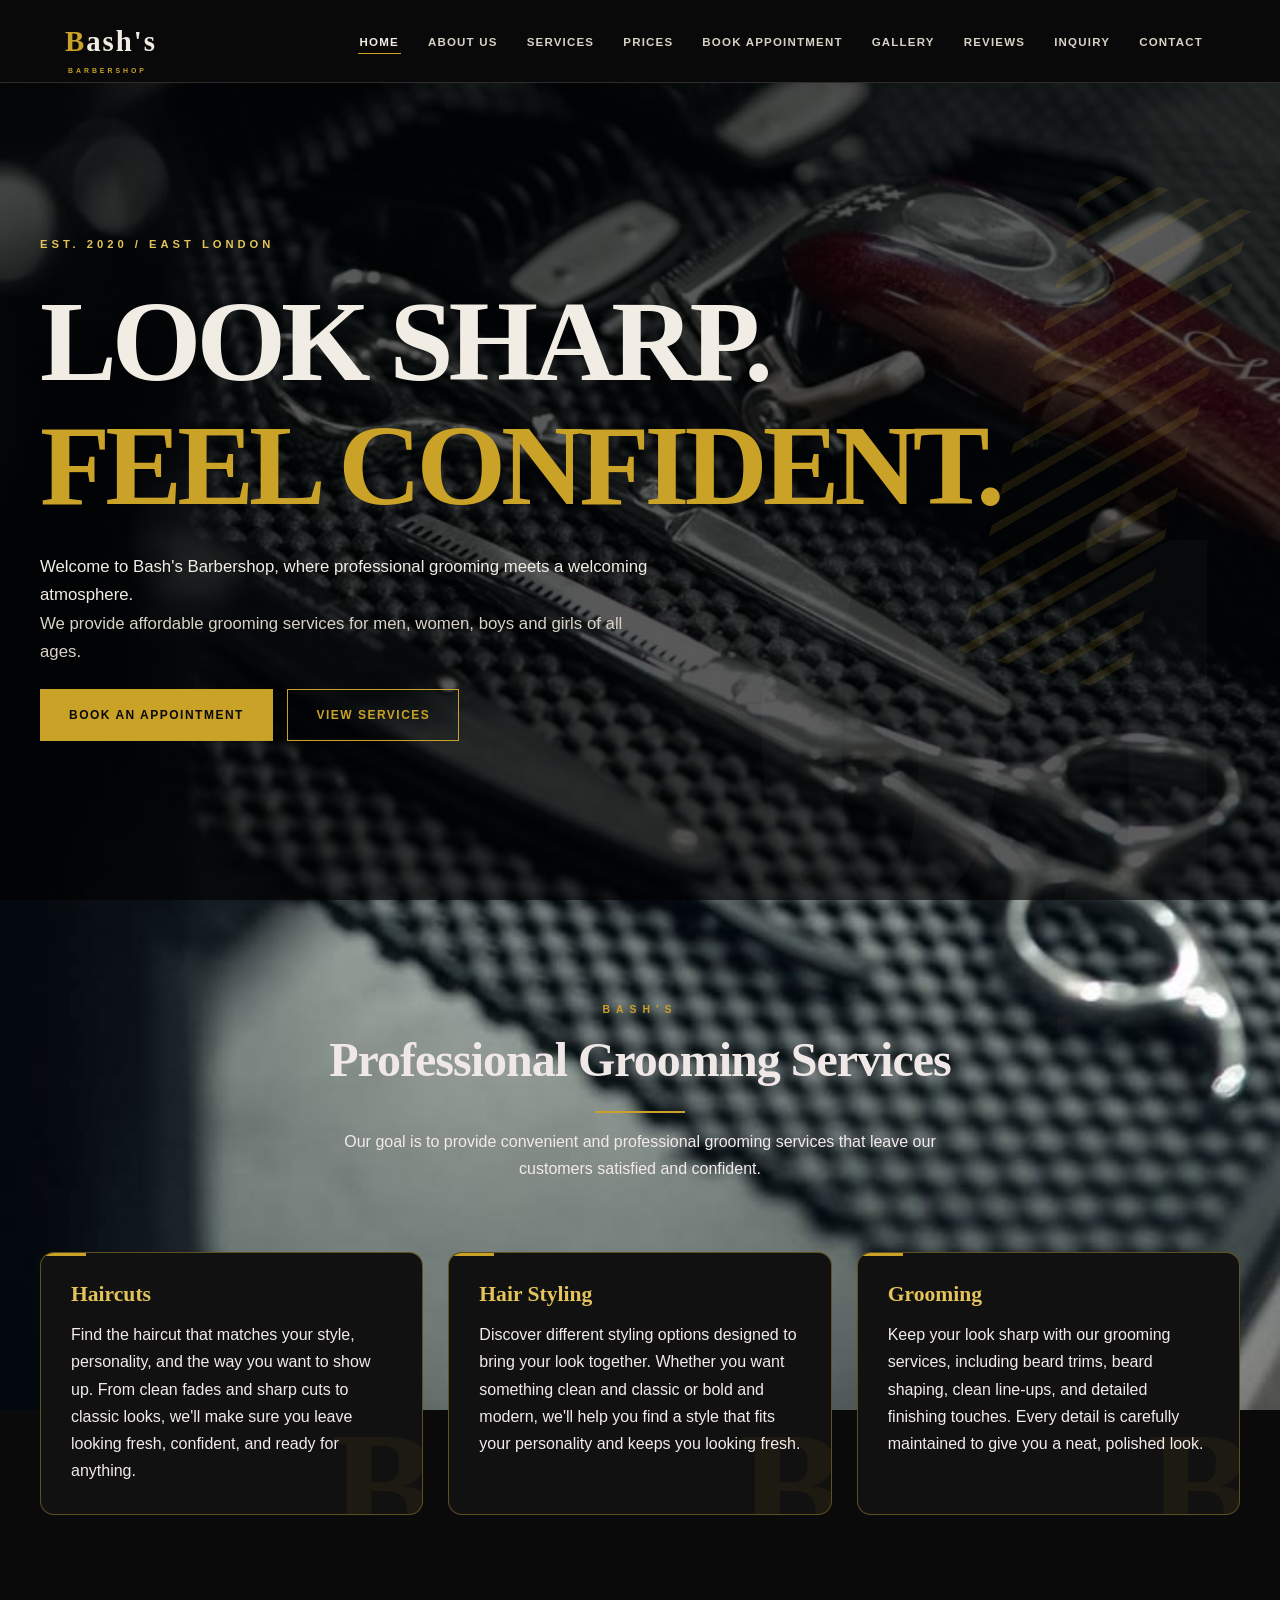
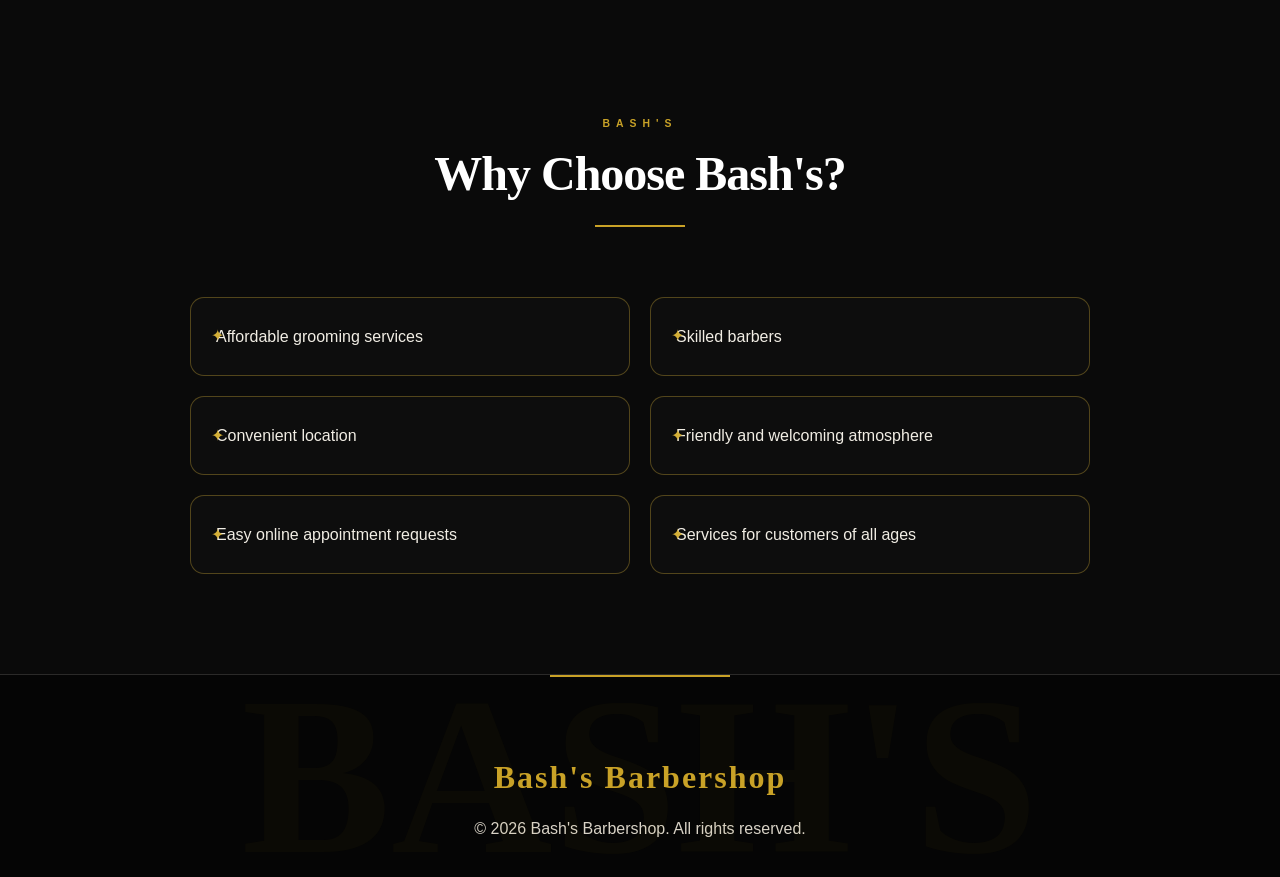
==== commit fd533751: "updated the index file" ====
--- a/index.html
+++ b/index.html
@@ -7,13 +7,13 @@
     <meta name="viewport" content="width=device-width, initial-scale=1.0">
 
     <title>Home | Bash's Barbershop</title>
+    <meta name="description" content="Welcome to Bash's Barbershop in Mdantsane. Enjoy affordable professional haircuts, styling and grooming services for all ages.">
 
     <!-- External CSS stylesheet -->
     <link rel="stylesheet" href="css/style.css">
 </head>
 
 <body>
-    
 
     <header class="site-header">
 
@@ -21,13 +21,19 @@
 
             <a href="index.html" class="logo">Bash's</a>
 
+            <button class="menu-toggle" id="menuToggle"
+                aria-label="Open navigation menu"
+                aria-expanded="false">
+                ☰
+            </button>
+
             <ul class="nav-links">
                 <li><a href="index.html" class="active">Home</a></li>
                 <li><a href="Pages/about.html">About Us</a></li>
                 <li><a href="Pages/services.html">Services</a></li>
                 <li><a href="Pages/price.html">Prices</a></li>
                 <li><a href="Pages/appointment.html">Book Appointment</a></li>
-                <li><a href="Pages/gallery.html">Gallery</a></li>
+                <li><a href="Pages/gallery1.html">Gallery</a></li>
                 <li><a href="Pages/reviews.html">Reviews</a></li>
                 <li><a href="Pages/inquiry.html">Inquiry</a></li>
                 <li><a href="Pages/contact.html">Contact</a></li>
@@ -36,7 +42,6 @@
         </nav>
 
     </header>
-
 
     <main>
 
@@ -71,7 +76,6 @@
 
         </section>
 
-
         <section class="section-light">
 
             <div class="container">
@@ -91,20 +95,22 @@
                     <article class="card">
                         <h3>Haircuts</h3>
                         <p>
-                            Find the haircut that matches your style, personality,
-                             and the way you want to show up. From clean fades and sharp cuts to classic looks,
-                              we’ll make sure you leave looking fresh, confident, and ready for anything.
-
+                            Find the haircut that matches your style,
+                            personality, and the way you want to show up.
+                            From clean fades and sharp cuts to classic looks,
+                            we'll make sure you leave looking fresh,
+                            confident, and ready for anything.
                         </p>
                     </article>
 
                     <article class="card">
                         <h3>Hair Styling</h3>
                         <p>
-                            Discover different styling options designed to bring your look together.
-                             Whether you want something clean and classic or bold and modern, 
-                             we’ll help you find a style that fits your personality and keeps you looking fresh.
-
+                            Discover different styling options designed
+                            to bring your look together. Whether you want
+                            something clean and classic or bold and modern,
+                            we'll help you find a style that fits your
+                            personality and keeps you looking fresh.
                         </p>
                     </article>
 
@@ -112,9 +118,10 @@
                         <h3>Grooming</h3>
                         <p>
                             Keep your look sharp with our grooming services,
-                             including beard trims, beard shaping, clean line-ups, and detailed finishing touches. 
-                             Every detail is carefully maintained to give you a neat, polished look that complements your haircut.
-
+                            including beard trims, beard shaping, clean
+                            line-ups, and detailed finishing touches.
+                            Every detail is carefully maintained to give
+                            you a neat, polished look.
                         </p>
                     </article>
 
@@ -123,7 +130,6 @@
             </div>
 
         </section>
-
 
         <section class="section-dark">
 
@@ -134,14 +140,12 @@
                 </div>
 
                 <ul class="feature-list">
-
                     <li>Affordable grooming services</li>
                     <li>Skilled barbers</li>
                     <li>Convenient location</li>
                     <li>Friendly and welcoming atmosphere</li>
                     <li>Easy online appointment requests</li>
                     <li>Services for customers of all ages</li>
-
                 </ul>
 
             </div>
@@ -149,7 +153,6 @@
         </section>
 
     </main>
-
 
     <footer>
 
@@ -161,5 +164,8 @@
 
     </footer>
 
+    <!-- JavaScript file -->
+    <script src="js/style.js"></script>
+
 </body>
-</html>+</html>
--- a/css/style.css
+++ b/css/style.css
@@ -3238,4 +3238,263 @@
         width: 100%;
     }
 
-}+}
+
+/* =====================================
+   PART 3 - ABOUT PAGE MOBILE IMPROVEMENTS
+   ===================================== */
+
+@media screen and (max-width: 768px) {
+
+    .about-layout {
+        grid-template-columns: 1fr;
+        gap: 25px;
+        padding: 30px 18px;
+        width: 100%;
+        box-sizing: border-box;
+    }
+
+    .about-layout h2 {
+        font-size: clamp(24px, 6vw, 32px);
+        line-height: 1.2;
+        overflow-wrap: break-word;
+    }
+
+    .about-layout p {
+        font-size: 15px;
+        line-height: 1.7;
+    }
+
+    .about-image {
+        width: 100%;
+        min-width: 0;
+    }
+
+    .about-image img {
+        width: 100%;
+        height: auto;
+        max-width: 100%;
+        object-fit: cover;
+    }
+
+    .page-banner {
+        padding: 55px 18px;
+    }
+
+    .page-banner h1 {
+        font-size: clamp(30px, 8vw, 44px);
+        line-height: 1.15;
+        overflow-wrap: break-word;
+    }
+
+    .page-banner p {
+        font-size: 15px;
+        line-height: 1.6;
+    }
+
+    .story-grid,
+    .values-grid {
+        grid-template-columns: 1fr;
+        gap: 25px;
+    }
+
+    .timeline-item {
+        gap: 15px;
+        flex-wrap: wrap;
+    }
+}
+
+@media screen and (max-width: 480px) {
+
+    .about-layout {
+        padding: 25px 14px;
+    }
+
+    .about-layout h2 {
+        font-size: 25px;
+    }
+
+    .about-layout p {
+        font-size: 14px;
+    }
+
+    .page-banner h1 {
+        font-size: 30px;
+    }
+}
+
+/* JAVASCRIPT INTERACTIVE FEATURES */
+
+/* Mobile navigation button */
+.menu-toggle {
+    display: none;
+    background: transparent;
+    border: none;
+    color: white;
+    font-size: 28px;
+    cursor: pointer;
+}
+
+/* Dynamic welcome message */
+.welcome-message {
+    color: #d4af37;
+    font-weight: bold;
+    margin-top: 20px;
+}
+
+/* Back to top button */
+.back-to-top {
+    position: fixed;
+    bottom: 25px;
+    right: 25px;
+    width: 45px;
+    height: 45px;
+    border: none;
+    border-radius: 50%;
+    background: #d4af37;
+    color: #111;
+    font-size: 25px;
+    cursor: pointer;
+    display: none;
+    z-index: 999;
+}
+
+.back-to-top.visible {
+    display: block;
+}
+
+/* Mobile screen navigation */
+@media screen and (max-width: 768px) {
+
+    .menu-toggle {
+        display: block;
+    }
+
+    .navbar {
+        position: relative;
+    }
+
+    .nav-links {
+        display: none;
+        flex-direction: column;
+        width: 100%;
+        position: absolute;
+        top: 100%;
+        left: 0;
+        background: #111;
+        padding: 20px;
+        z-index: 1000;
+    }
+
+    .nav-links.show {
+        display: flex;
+    }
+
+    .nav-links li {
+        margin: 10px 0;
+    }
+}
+
+/* GALLERY LIGHTBOX */
+
+.lightbox {
+    display: none;
+    position: fixed;
+    inset: 0;
+    background: rgba(0, 0, 0, 0.95);
+    z-index: 9999;
+    justify-content: center;
+    align-items: center;
+    padding: 30px;
+}
+
+.lightbox.active {
+    display: flex;
+}
+
+.lightbox img {
+    max-width: 90%;
+    max-height: 85vh;
+    object-fit: contain;
+    border: 3px solid #d4af37;
+    border-radius: 8px;
+}
+
+.lightbox-close {
+    position: absolute;
+    top: 20px;
+    right: 30px;
+    background: none;
+    border: none;
+    color: white;
+    font-size: 45px;
+    cursor: pointer;
+}
+
+/* INTERACTIVE LOCATION MAP */
+
+.map-container {
+    margin-top: 45px;
+    text-align: center;
+}
+
+.map-container h3 {
+    margin-bottom: 10px;
+}
+
+.map-container p {
+    margin-bottom: 20px;
+}
+
+#barbershop-map {
+    width: 100%;
+    height: 400px;
+    border: 2px solid #d4af37;
+    border-radius: 12px;
+    z-index: 1;
+}
+
+@media screen and (max-width: 600px) {
+    #barbershop-map {
+        height: 300px;
+    }
+}
+/* SERVICE SEARCH AND FILTER */
+
+.service-tools {
+    display: flex;
+    gap: 15px;
+    margin: 30px 0 15px;
+    flex-wrap: wrap;
+}
+
+.service-tools input,
+.service-tools select {
+    padding: 14px;
+    border: 1px solid #d4af37;
+    border-radius: 6px;
+    font-size: 15px;
+    flex: 1;
+    min-width: 200px;
+}
+
+#serviceResults {
+    margin-bottom: 20px;
+    color: #d4af37;
+}
+
+.service-card {
+    transition: opacity 0.3s ease, transform 0.3s ease;
+}
+
+@media screen and (max-width: 600px) {
+    .service-tools {
+        flex-direction: column;
+    }
+
+    .service-tools input,
+    .service-tools select {
+        width: 100%;
+        box-sizing: border-box;
+    }
+}
